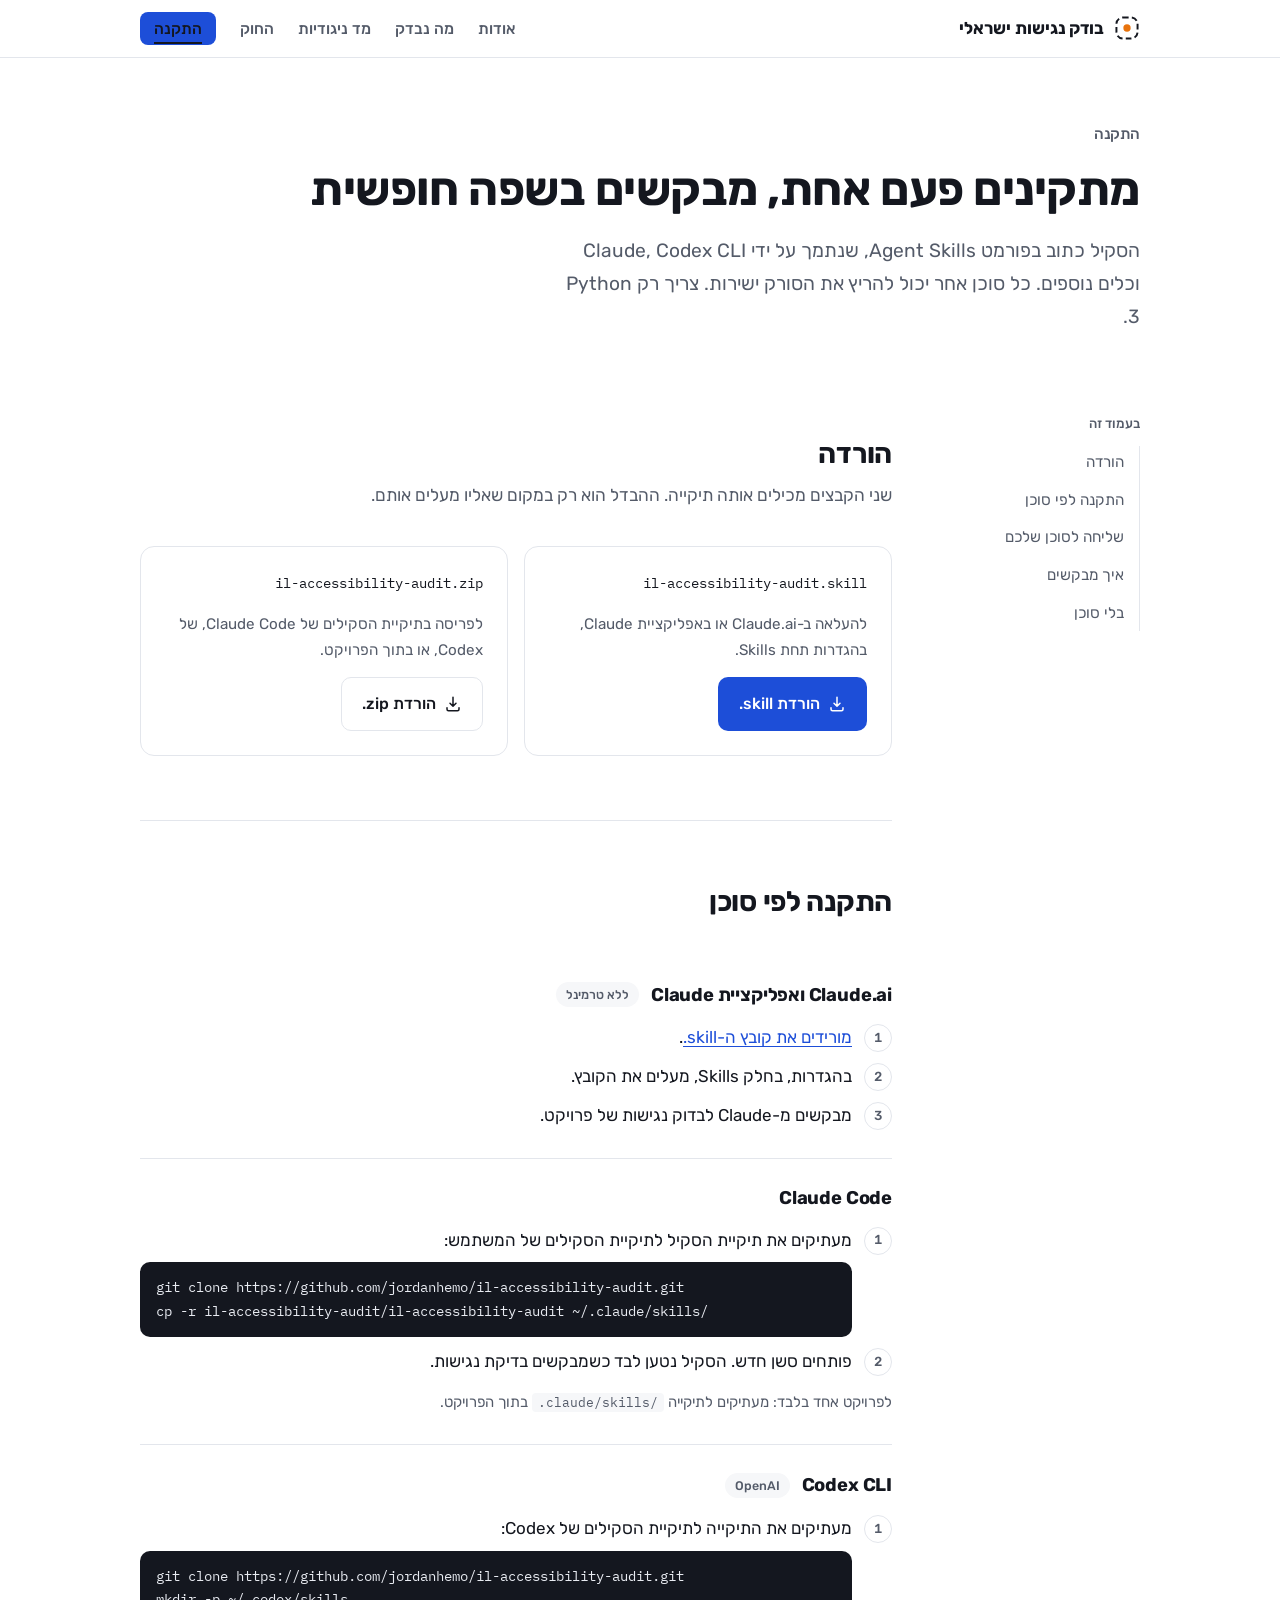
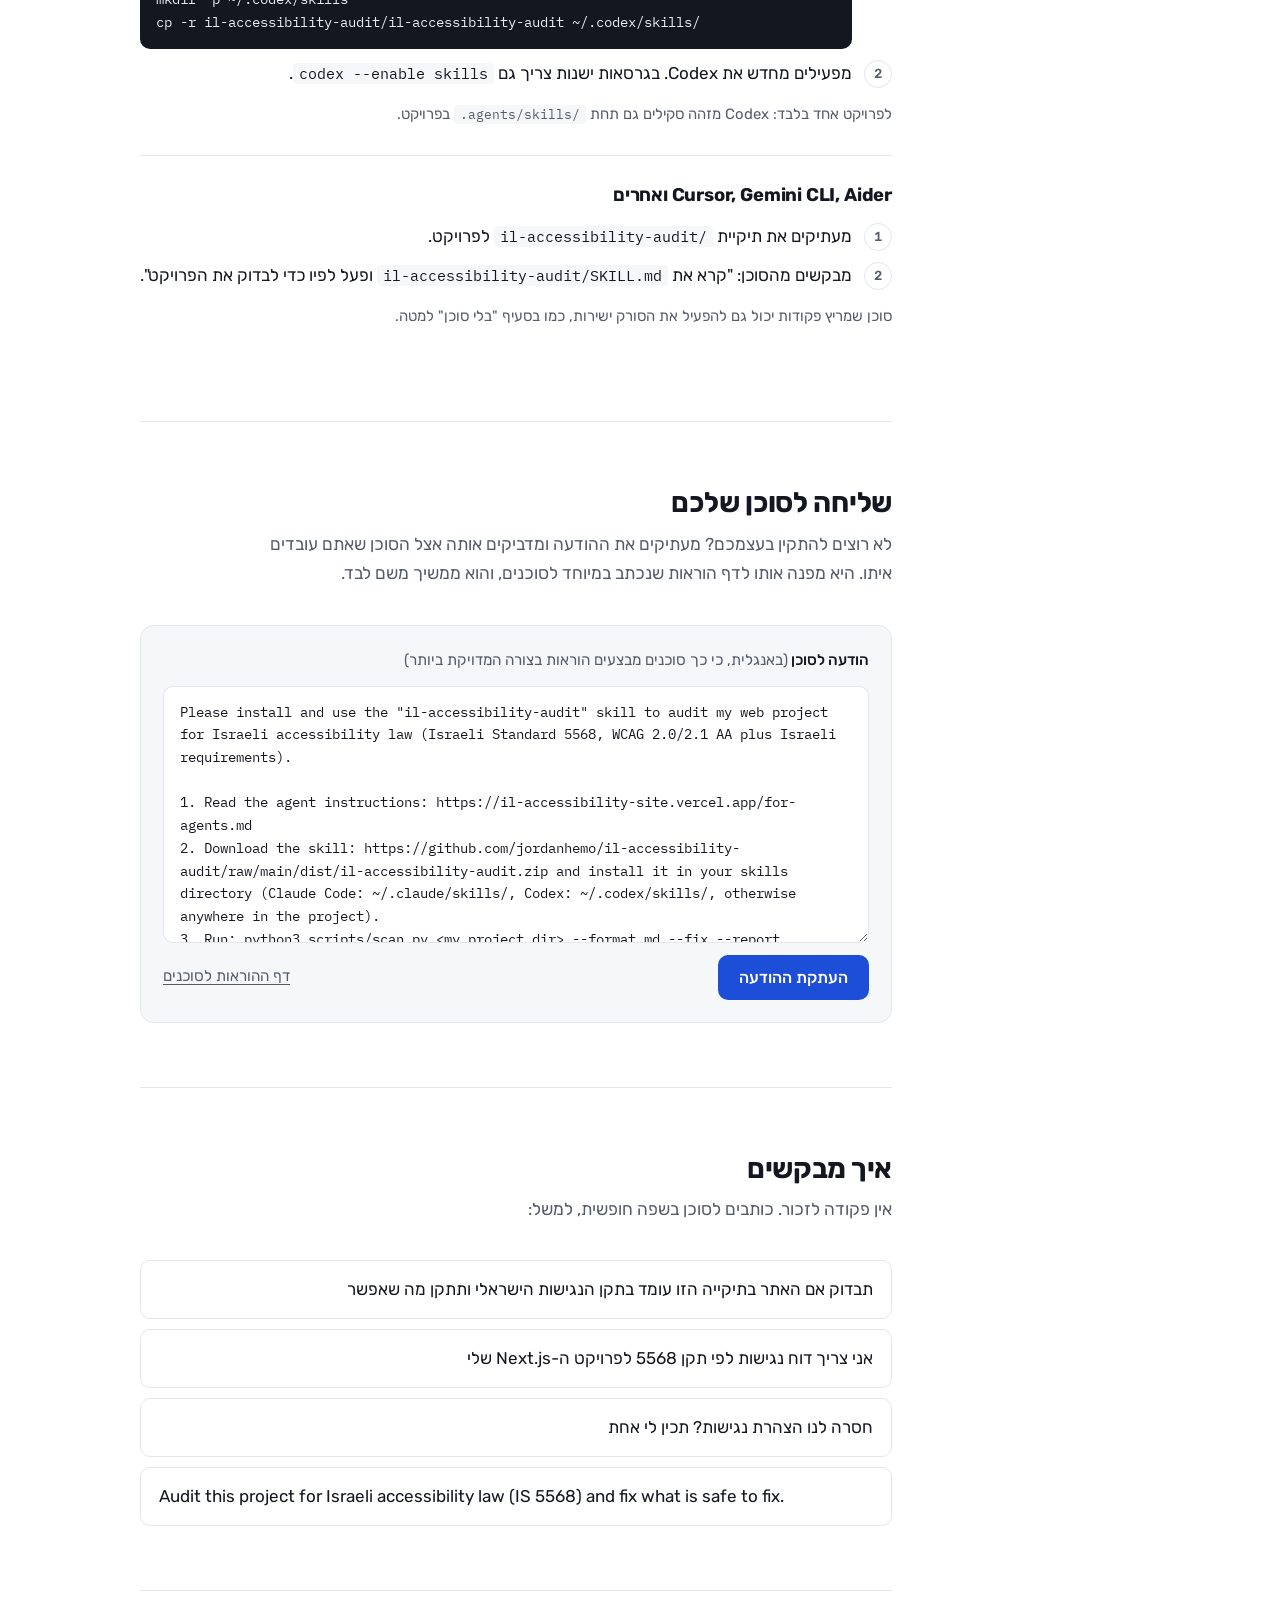
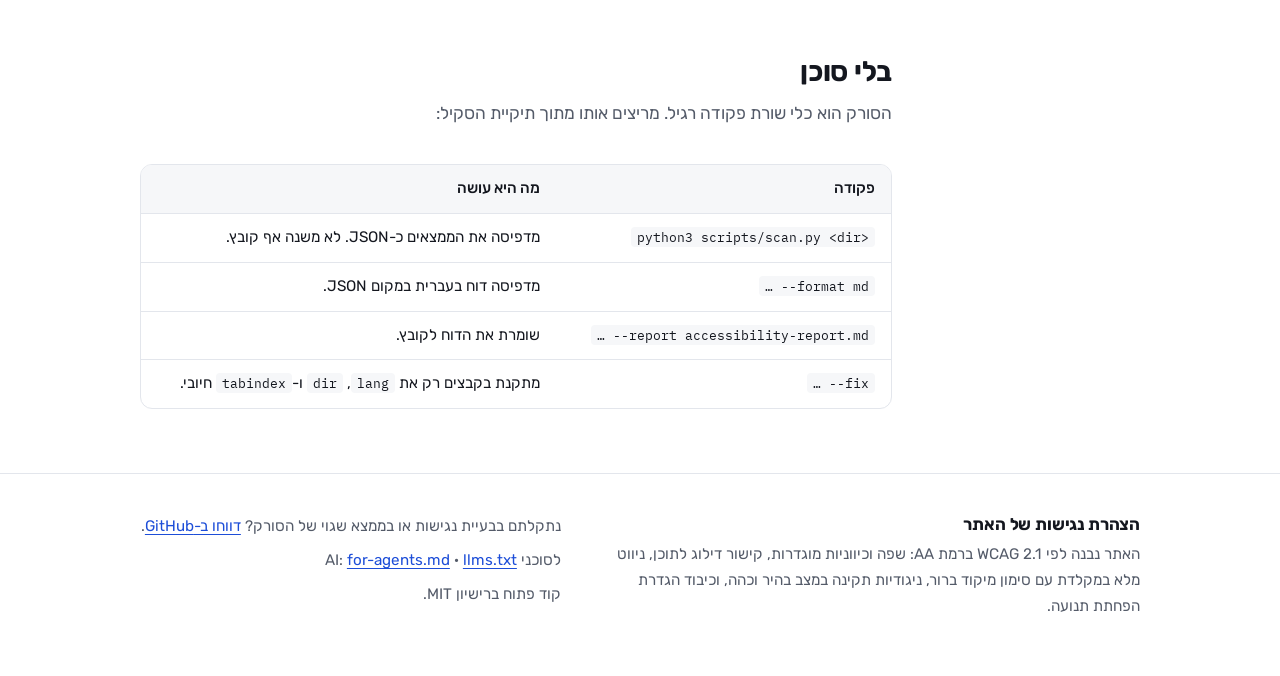
==== install.html @ a3a2681a "Redesign site on white with Rubik, split install into its own page index.html now covers what the sk" ====
<!doctype html>
<html lang="he" dir="rtl">
<head>
<meta charset="utf-8">
<meta name="viewport" content="width=device-width, initial-scale=1, viewport-fit=cover">
<meta name="claude:viewport-fit-sides" content="cover">
<title>התקנת בודק הנגישות</title>
<meta name="description" content="איך להתקין את בודק הנגישות הישראלי ב-Claude, ב-Codex CLI או בכל סוכן AI אחר, והודעה מוכנה לשליחה לסוכן שלכם.">
<link rel="canonical" href="https://il-accessibility-site.vercel.app/install">
<link rel="icon" href="icon.svg" type="image/svg+xml">
<link rel="manifest" href="site.webmanifest">
<meta property="og:type" content="website">
<meta property="og:title" content="התקנת בודק הנגישות הישראלי">
<meta property="og:description" content="התקנה ל-Claude, Codex וכל סוכן AI, והודעה מוכנה לשליחה לסוכן.">
<meta property="og:url" content="https://il-accessibility-site.vercel.app/install">
<meta property="og:locale" content="he_IL">
<link rel="preconnect" href="https://fonts.googleapis.com">
<link rel="preconnect" href="https://fonts.gstatic.com" crossorigin>
<link href="https://fonts.googleapis.com/css2?family=Rubik:wght@400;500;700&family=IBM+Plex+Mono:wght@400;500&display=swap" rel="stylesheet">
<link rel="stylesheet" href="site.css">
<style>
.layout { display: grid; grid-template-columns: 200px 1fr; gap: 48px; align-items: start; }
.toc { position: sticky; top: calc(env(safe-area-inset-top, 0px) + 84px); padding-block: 40px; }
.toc p { font-size: 0.82rem; color: var(--ink-2); font-weight: 500; margin-bottom: 10px; }
.toc ol { list-style: none; margin: 0; padding: 0; display: grid; gap: 4px; border-inline-start: 1px solid var(--rule); }
.toc a { display: block; padding: 4px 14px; color: var(--ink-2); text-decoration: none; font-size: 0.95rem; margin-inline-start: -1px; border-inline-start: 2px solid transparent; }
.toc a:hover { color: var(--ink); border-inline-start-color: var(--ink-2); }
.content { min-width: 0; }
.content section:first-of-type { border-top: 0; }

.downloads { display: grid; grid-template-columns: 1fr 1fr; gap: 16px; }
.dl { display: grid; gap: 10px; align-content: start; }
.dl .file { font-family: var(--mono); font-size: 0.9rem; direction: ltr; text-align: right; color: var(--ink); }
.dl p { color: var(--ink-2); font-size: 0.95rem; }
.dl .btn { justify-self: start; margin-top: 4px; }

.agent { display: grid; gap: 4px; padding-block: 28px; border-bottom: 1px solid var(--rule); }
.agent:first-of-type { padding-top: 0; }
.agent:last-of-type { border-bottom: 0; }
.agent-head { display: flex; align-items: center; gap: 12px; flex-wrap: wrap; }
.agent-head .tag { background: var(--surface); color: var(--ink-2); }
.steps { margin: 12px 0 0; padding: 0; list-style: none; counter-reset: s; display: grid; gap: 10px; }
.steps li { counter-increment: s; display: grid; grid-template-columns: 28px 1fr; gap: 12px; align-items: start; min-width: 0; }
.steps li::before { content: counter(s); display: grid; place-items: center; width: 26px; height: 26px; border-radius: 50%; border: 1px solid var(--rule); font-size: 0.82rem; font-weight: 500; color: var(--ink-2); font-variant-numeric: tabular-nums; margin-top: 1px; }
.steps li > div { min-width: 0; }
.steps pre.code { margin-top: 8px; }
.note { color: var(--ink-2); font-size: 0.93rem; margin-top: 10px; }

.prompts { list-style: none; margin: 0; padding: 0; display: grid; gap: 10px; }
.prompts li { padding: 14px 18px; border: 1px solid var(--rule); border-radius: 10px; }
.prompts li[lang="en"] { direction: ltr; text-align: left; }

.sendbox { border: 1px solid var(--rule); border-radius: 14px; padding: 22px; display: grid; gap: 12px; background: var(--surface); }
.sendbox label { font-weight: 500; font-size: 0.95rem; }
.sendbox label span { color: var(--ink-2); font-weight: 400; }
.sendbox textarea { width: 100%; direction: ltr; text-align: left; font: 0.86rem/1.65 var(--mono); padding: 14px 16px; border: 1px solid var(--rule); border-radius: 10px; background: var(--bg); color: var(--ink); resize: vertical; }
.send-actions { display: flex; align-items: center; gap: 14px; flex-wrap: wrap; }
.send-status { color: var(--ok); font-weight: 500; min-height: 1.5em; }
.send-actions a { margin-inline-start: auto; color: var(--ink-2); font-size: 0.95rem; }

table { border-collapse: collapse; width: 100%; font-size: 0.95rem; }
.table-wrap { overflow-x: auto; border: 1px solid var(--rule); border-radius: 12px; }
th, td { text-align: start; padding: 11px 16px; border-top: 1px solid var(--rule); vertical-align: top; }
thead th { border-top: 0; background: var(--surface); font-weight: 500; }
td:first-child { white-space: nowrap; }

@media (max-width: 860px) {
  .layout { grid-template-columns: 1fr; gap: 0; }
  .toc { position: static; padding-block: 0 8px; }
  .toc ol { display: flex; flex-wrap: wrap; gap: 6px; border: 0; }
  .toc a { border: 1px solid var(--rule); border-radius: 999px; padding: 4px 12px; margin: 0; }
  .downloads { grid-template-columns: 1fr; }
  td:first-child { white-space: normal; }
  td code { word-break: break-all; }
}
</style>
</head>
<body>
<a class="skip" href="#main">דלג לתוכן העמוד</a>

<header class="top">
  <div class="wrap">
    <a class="logo" href="index.html">
      <svg viewBox="0 0 32 32" aria-hidden="true"><rect x="3" y="3" width="26" height="26" rx="8" fill="none" stroke="currentColor" stroke-width="2.4" stroke-dasharray="7 4"/><circle cx="16" cy="16" r="4.5" fill="var(--focus)"/></svg>
      <span>בודק נגישות ישראלי</span>
    </a>
    <nav aria-label="ניווט ראשי">
      <ul>
        <li><a href="index.html">אודות</a></li>
        <li><a href="index.html#checks">מה נבדק</a></li>
        <li><a href="index.html#contrast">מד ניגודיות</a></li>
        <li><a href="index.html#law">החוק</a></li>
        <li><a class="nav-cta" href="install.html" aria-current="page">התקנה</a></li>
      </ul>
    </nav>
  </div>
</header>

<main id="main" tabindex="-1">
  <div class="wrap page-head">
    <p class="eyebrow">התקנה</p>
    <h1>מתקינים פעם אחת, מבקשים בשפה חופשית</h1>
    <p class="lede">הסקיל כתוב בפורמט Agent Skills, שנתמך על ידי Claude, Codex CLI וכלים נוספים. כל סוכן אחר יכול להריץ את הסורק ישירות. צריך רק Python 3.</p>
  </div>

  <div class="wrap layout">
    <nav class="toc" aria-label="בעמוד זה">
      <p>בעמוד זה</p>
      <ol>
        <li><a href="#download">הורדה</a></li>
        <li><a href="#agents">התקנה לפי סוכן</a></li>
        <li><a href="#send">שליחה לסוכן שלכם</a></li>
        <li><a href="#use">איך מבקשים</a></li>
        <li><a href="#cli">בלי סוכן</a></li>
      </ol>
    </nav>

    <div class="content">
      <section id="download" aria-labelledby="download-t">
        <div class="sec-head">
          <h2 id="download-t">הורדה</h2>
          <p>שני הקבצים מכילים אותה תיקייה. ההבדל הוא רק במקום שאליו מעלים אותם.</p>
        </div>
        <div class="downloads">
          <div class="panel dl">
            <span class="file">il-accessibility-audit.skill</span>
            <p>להעלאה ב-Claude.ai או באפליקציית Claude, בהגדרות תחת Skills.</p>
            <a class="btn btn-primary" href="https://github.com/jordanhemo/il-accessibility-audit/raw/main/dist/il-accessibility-audit.skill">
              <svg viewBox="0 0 24 24" aria-hidden="true" fill="none" stroke="currentColor" stroke-width="2" stroke-linecap="round" stroke-linejoin="round"><path d="M12 3v12m0 0l-4-4m4 4l4-4M4 17v2a2 2 0 002 2h12a2 2 0 002-2v-2"/></svg>
              הורדת ‎.skill
            </a>
          </div>
          <div class="panel dl">
            <span class="file">il-accessibility-audit.zip</span>
            <p>לפריסה בתיקיית הסקילים של Claude Code, של Codex, או בתוך הפרויקט.</p>
            <a class="btn btn-plain" href="https://github.com/jordanhemo/il-accessibility-audit/raw/main/dist/il-accessibility-audit.zip">
              <svg viewBox="0 0 24 24" aria-hidden="true" fill="none" stroke="currentColor" stroke-width="2" stroke-linecap="round" stroke-linejoin="round"><path d="M12 3v12m0 0l-4-4m4 4l4-4M4 17v2a2 2 0 002 2h12a2 2 0 002-2v-2"/></svg>
              הורדת ‎.zip
            </a>
          </div>
        </div>
      </section>

      <section id="agents" aria-labelledby="agents-t">
        <div class="sec-head">
          <h2 id="agents-t">התקנה לפי סוכן</h2>
        </div>

        <div class="agent">
          <div class="agent-head"><h3>Claude.ai ואפליקציית Claude</h3><span class="tag">ללא טרמינל</span></div>
          <ol class="steps">
            <li><div><a href="https://github.com/jordanhemo/il-accessibility-audit/raw/main/dist/il-accessibility-audit.skill">מורידים את קובץ ה-‎.skill</a>.</div></li>
            <li><div>בהגדרות, בחלק Skills, מעלים את הקובץ.</div></li>
            <li><div>מבקשים מ-Claude לבדוק נגישות של פרויקט.</div></li>
          </ol>
        </div>

        <div class="agent">
          <div class="agent-head"><h3>Claude Code</h3></div>
          <ol class="steps">
            <li><div>מעתיקים את תיקיית הסקיל לתיקיית הסקילים של המשתמש:
<pre class="code">git clone https://github.com/jordanhemo/il-accessibility-audit.git
cp -r il-accessibility-audit/il-accessibility-audit ~/.claude/skills/</pre></div></li>
            <li><div>פותחים סשן חדש. הסקיל נטען לבד כשמבקשים בדיקת נגישות.</div></li>
          </ol>
          <p class="note">לפרויקט אחד בלבד: מעתיקים לתיקייה <code>.claude/skills/</code> בתוך הפרויקט.</p>
        </div>

        <div class="agent">
          <div class="agent-head"><h3>Codex CLI</h3><span class="tag">OpenAI</span></div>
          <ol class="steps">
            <li><div>מעתיקים את התיקייה לתיקיית הסקילים של Codex:
<pre class="code">git clone https://github.com/jordanhemo/il-accessibility-audit.git
mkdir -p ~/.codex/skills
cp -r il-accessibility-audit/il-accessibility-audit ~/.codex/skills/</pre></div></li>
            <li><div>מפעילים מחדש את Codex. בגרסאות ישנות צריך גם <code>codex --enable skills</code>.</div></li>
          </ol>
          <p class="note">לפרויקט אחד בלבד: Codex מזהה סקילים גם תחת <code>.agents/skills/</code> בפרויקט.</p>
        </div>

        <div class="agent">
          <div class="agent-head"><h3>Cursor, Gemini CLI, Aider ואחרים</h3></div>
          <ol class="steps">
            <li><div>מעתיקים את תיקיית <code>il-accessibility-audit/</code> לפרויקט.</div></li>
            <li><div>מבקשים מהסוכן: "קרא את <code>il-accessibility-audit/SKILL.md</code> ופעל לפיו כדי לבדוק את הפרויקט".</div></li>
          </ol>
          <p class="note">סוכן שמריץ פקודות יכול גם להפעיל את הסורק ישירות, כמו בסעיף "בלי סוכן" למטה.</p>
        </div>
      </section>

      <section id="send" aria-labelledby="send-t">
        <div class="sec-head">
          <h2 id="send-t">שליחה לסוכן שלכם</h2>
          <p>לא רוצים להתקין בעצמכם? מעתיקים את ההודעה ומדביקים אותה אצל הסוכן שאתם עובדים איתו. היא מפנה אותו לדף הוראות שנכתב במיוחד לסוכנים, והוא ממשיך משם לבד.</p>
        </div>
        <div class="sendbox">
          <label for="agent-msg">הודעה לסוכן <span>(באנגלית, כי כך סוכנים מבצעים הוראות בצורה המדויקת ביותר)</span></label>
          <textarea id="agent-msg" rows="10" readonly spellcheck="false">Please install and use the "il-accessibility-audit" skill to audit my web project for Israeli accessibility law (Israeli Standard 5568, WCAG 2.0/2.1 AA plus Israeli requirements).

1. Read the agent instructions: https://il-accessibility-site.vercel.app/for-agents.md
2. Download the skill: https://github.com/jordanhemo/il-accessibility-audit/raw/main/dist/il-accessibility-audit.zip and install it in your skills directory (Claude Code: ~/.claude/skills/, Codex: ~/.codex/skills/, otherwise anywhere in the project).
3. Run: python3 scripts/scan.py <my project dir> --format md --fix --report accessibility-report.md
4. Fix only what the tool marks as safe. For alt text, labels, colors and the accessibility statement, ask me instead of guessing.
5. Summarize the report in Hebrew.</textarea>
          <div class="send-actions">
            <button type="button" class="btn btn-primary" id="copy-btn">העתקת ההודעה</button>
            <span class="send-status" id="copy-status" role="status" aria-live="polite"></span>
            <a href="for-agents.md">דף ההוראות לסוכנים</a>
          </div>
        </div>
      </section>

      <section id="use" aria-labelledby="use-t">
        <div class="sec-head">
          <h2 id="use-t">איך מבקשים</h2>
          <p>אין פקודה לזכור. כותבים לסוכן בשפה חופשית, למשל:</p>
        </div>
        <ul class="prompts">
          <li>תבדוק אם האתר בתיקייה הזו עומד בתקן הנגישות הישראלי ותתקן מה שאפשר</li>
          <li>אני צריך דוח נגישות לפי תקן 5568 לפרויקט ה-Next.js שלי</li>
          <li>חסרה לנו הצהרת נגישות? תכין לי אחת</li>
          <li lang="en">Audit this project for Israeli accessibility law (IS 5568) and fix what is safe to fix.</li>
        </ul>
      </section>

      <section id="cli" aria-labelledby="cli-t">
        <div class="sec-head">
          <h2 id="cli-t">בלי סוכן</h2>
          <p>הסורק הוא כלי שורת פקודה רגיל. מריצים אותו מתוך תיקיית הסקיל:</p>
        </div>
        <div class="table-wrap">
          <table>
            <thead><tr><th scope="col">פקודה</th><th scope="col">מה היא עושה</th></tr></thead>
            <tbody>
              <tr><td><code>python3 scripts/scan.py &lt;dir&gt;</code></td><td>מדפיסה את הממצאים כ-JSON. לא משנה אף קובץ.</td></tr>
              <tr><td><code>… --format md</code></td><td>מדפיסה דוח בעברית במקום JSON.</td></tr>
              <tr><td><code>… --report accessibility-report.md</code></td><td>שומרת את הדוח לקובץ.</td></tr>
              <tr><td><code>… --fix</code></td><td>מתקנת בקבצים רק את <code>lang</code>, <code>dir</code> ו-<code>tabindex</code> חיובי.</td></tr>
            </tbody>
          </table>
        </div>
      </section>
    </div>
  </div>
</main>

<footer>
  <div class="wrap">
    <div>
      <h2>הצהרת נגישות של האתר</h2>
      <p>האתר נבנה לפי WCAG 2.1 ברמת AA: שפה וכיווניות מוגדרות, קישור דילוג לתוכן, ניווט מלא במקלדת עם סימון מיקוד ברור, ניגודיות תקינה במצב בהיר וכהה, וכיבוד הגדרת הפחתת תנועה.</p>
    </div>
    <div>
      <p>נתקלתם בבעיית נגישות או בממצא שגוי של הסורק? <a href="https://github.com/jordanhemo/il-accessibility-audit/issues">דווחו ב-GitHub</a>.</p>
      <p>לסוכני AI: <a href="for-agents.md">for-agents.md</a> · <a href="llms.txt">llms.txt</a></p>
      <p>קוד פתוח ברישיון MIT.</p>
    </div>
  </div>
</footer>

<script>
(function () {
  var btn = document.getElementById('copy-btn'), msg = document.getElementById('agent-msg'), status = document.getElementById('copy-status');
  function selectMsg() { msg.focus(); msg.select(); msg.setSelectionRange(0, msg.value.length); }
  btn.addEventListener('click', function () {
    var done = function () { status.textContent = 'הועתק. הדביקו את ההודעה אצל הסוכן.'; };
    var fail = function () { selectMsg(); status.textContent = 'הטקסט סומן. העתיקו אותו עם Ctrl+C.'; };
    if (navigator.clipboard && navigator.clipboard.writeText) {
      navigator.clipboard.writeText(msg.value).then(done, fail);
    } else { fail(); }
  });
})();
</script>
</body>
</html>
---- site.css ----
/* Layout: white page, one quiet column of prose beside instruments of accessibility
   (focus ring, contrast meter, diff). Type does the hierarchy; color is ink + one blue. */
:root {
  --bg: #ffffff;
  --surface: #f6f7f9;
  --ink: #14171f;
  --ink-2: #545b69;
  --rule: #e3e6ec;
  --accent: #1d4ed8;
  --accent-ink: #ffffff;
  --accent-soft: #eaf0fd;
  --focus: #e8730c;
  --ok: #17703f;
  --ok-soft: #e3f4ea;
  --warn: #8a5300;
  --warn-soft: #fdf1d8;
  --crit: #b42318;
  --crit-soft: #fde8e6;
  --code-bg: #14171f;
  --code-fg: #e8ebf1;
  --code-add: #86e0ac;
  --code-del: #ffa49c;
  --shape: #e9ecf1;
  --shape-2: #d6dbe3;
  --font: "Rubik", "Assistant", "Segoe UI", system-ui, sans-serif;
  --mono: "IBM Plex Mono", ui-monospace, Menlo, monospace;
  color-scheme: light;
}
@media (prefers-color-scheme: dark) {
  :root:not([data-theme="light"]) {
    --bg: #111318; --surface: #1a1d24; --ink: #eef0f4; --ink-2: #a9b0bd; --rule: #2a2e38;
    --accent: #8fb0ff; --accent-ink: #0c1530; --accent-soft: #1b2440; --focus: #ff9a45;
    --ok: #6fd69c; --ok-soft: #12301f; --warn: #f3c25e; --warn-soft: #382a0c; --crit: #ff8e85; --crit-soft: #3b1714;
    --code-bg: #0a0b0e; --shape: #232731; --shape-2: #313643;
    color-scheme: dark;
  }
}
:root[data-theme="dark"] {
  --bg: #111318; --surface: #1a1d24; --ink: #eef0f4; --ink-2: #a9b0bd; --rule: #2a2e38;
  --accent: #8fb0ff; --accent-ink: #0c1530; --accent-soft: #1b2440; --focus: #ff9a45;
  --ok: #6fd69c; --ok-soft: #12301f; --warn: #f3c25e; --warn-soft: #382a0c; --crit: #ff8e85; --crit-soft: #3b1714;
  --code-bg: #0a0b0e; --shape: #232731; --shape-2: #313643;
  color-scheme: dark;
}

* { box-sizing: border-box; }
html { scroll-behavior: smooth; }
body {
  margin: 0; direction: rtl;
  background: var(--bg); color: var(--ink);
  font-family: var(--font); font-size: 1.0625rem; line-height: 1.7;
  -webkit-font-smoothing: antialiased;
}
h1, h2, h3 { margin: 0; text-wrap: balance; font-weight: 700; letter-spacing: -0.01em; line-height: 1.2; }
p { margin: 0; }
a { color: var(--accent); text-underline-offset: 3px; }
code, pre { font-family: var(--mono); }
:focus-visible { outline: 3px solid var(--focus); outline-offset: 3px; border-radius: 6px; }

.wrap {
  max-width: 1040px; margin-inline: auto;
  padding-left: max(20px, env(safe-area-inset-left, 0px));
  padding-right: max(20px, env(safe-area-inset-right, 0px));
}
.skip { position: absolute; top: -80px; inset-inline-start: 16px; z-index: 20; background: var(--ink); color: var(--bg); padding: 10px 16px; border-radius: 8px; font-weight: 500; text-decoration: none; }
.skip:focus { top: 16px; }

/* header */
.top { position: sticky; top: env(safe-area-inset-top, 0px); z-index: 10; background: var(--bg); border-bottom: 1px solid var(--rule); }
body::before { content: ""; position: fixed; inset: 0 0 auto; height: env(safe-area-inset-top, 0px); z-index: 11; background: var(--bg); }
.top .wrap { display: flex; align-items: center; justify-content: space-between; gap: 20px; padding-block: 14px; flex-wrap: wrap; }
.logo { display: flex; align-items: center; gap: 10px; color: var(--ink); text-decoration: none; font-weight: 700; }
.logo svg { width: 26px; height: 26px; flex: none; }
.top nav ul { list-style: none; margin: 0; padding: 0; display: flex; align-items: center; gap: 24px; flex-wrap: wrap; }
.top nav a { color: var(--ink-2); text-decoration: none; font-weight: 500; font-size: 0.97rem; }
.top nav a:hover { color: var(--ink); }
.top nav a[aria-current="page"] { color: var(--ink); text-decoration: underline; text-decoration-thickness: 2px; text-underline-offset: 8px; }
.top nav .nav-cta { color: var(--accent-ink); background: var(--accent); padding: 7px 14px; border-radius: 8px; }
.top nav .nav-cta:hover { color: var(--accent-ink); filter: brightness(1.08); }

/* buttons */
.btn { display: inline-flex; align-items: center; gap: 8px; padding: 12px 20px; border-radius: 10px; font-weight: 500; font-size: 1rem; text-decoration: none; border: 1px solid transparent; cursor: pointer; font-family: inherit; }
.btn svg { width: 18px; height: 18px; flex: none; }
.btn-primary { background: var(--accent); color: var(--accent-ink); }
.btn-primary:hover { filter: brightness(1.08); }
.btn-plain { background: var(--bg); color: var(--ink); border-color: var(--rule); }
.btn-plain:hover { border-color: var(--ink-2); }
.cta { display: flex; gap: 12px; flex-wrap: wrap; }

/* page sections */
.page-head { padding-block: 64px 40px; }
.eyebrow { color: var(--ink-2); font-weight: 500; font-size: 0.95rem; margin-bottom: 14px; }
h1 { font-size: clamp(2.1rem, 4.6vw, 2.9rem); }
.lede { font-size: 1.2rem; color: var(--ink-2); max-width: 36rem; margin-top: 18px; }
section { padding-block: 64px; border-top: 1px solid var(--rule); }
.sec-head { max-width: 40rem; margin-bottom: 36px; }
h2 { font-size: 1.75rem; }
.sec-head p { color: var(--ink-2); margin-top: 10px; font-size: 1.08rem; }
h3 { font-size: 1.15rem; }

.panel { background: var(--bg); border: 1px solid var(--rule); border-radius: 14px; padding: 24px; min-width: 0; }
.panel > p { color: var(--ink-2); margin-top: 6px; }
.pill, .tag { display: inline-block; font-size: 0.78rem; font-weight: 500; padding: 2px 10px; border-radius: 999px; white-space: nowrap; }
.ok { background: var(--ok-soft); color: var(--ok); }
.warn { background: var(--warn-soft); color: var(--warn); }
.law-tag { background: var(--accent-soft); color: var(--accent); }

pre.code { direction: ltr; text-align: left; margin: 14px 0 0; background: var(--code-bg); color: var(--code-fg); border-radius: 10px; padding: 14px 16px; font-size: 0.86rem; line-height: 1.7; overflow-x: auto; }
.code .del { color: var(--code-del); } .code .add { color: var(--code-add); } .code .cm { opacity: .6; }
p code, li code, dd code, td code { background: var(--surface); padding: 1px 6px; border-radius: 4px; font-size: 0.88em; direction: ltr; unicode-bidi: isolate; }

footer { border-top: 1px solid var(--rule); padding-block: 40px 56px; color: var(--ink-2); font-size: 0.95rem; }
footer .wrap { display: grid; grid-template-columns: 1.3fr 1fr; gap: 32px; }
footer h2 { font-size: 1.05rem; color: var(--ink); margin-bottom: 8px; }
footer p + p { margin-top: 8px; }

@media (max-width: 820px) {
  footer .wrap { grid-template-columns: 1fr; }
  .page-head { padding-block: 44px 32px; }
  section { padding-block: 48px; }
  .btn { flex: 1 1 auto; justify-content: center; }
}
@media (prefers-reduced-motion: reduce) {
  html { scroll-behavior: auto; }
  *, *::before, *::after { animation: none !important; transition: none !important; }
}
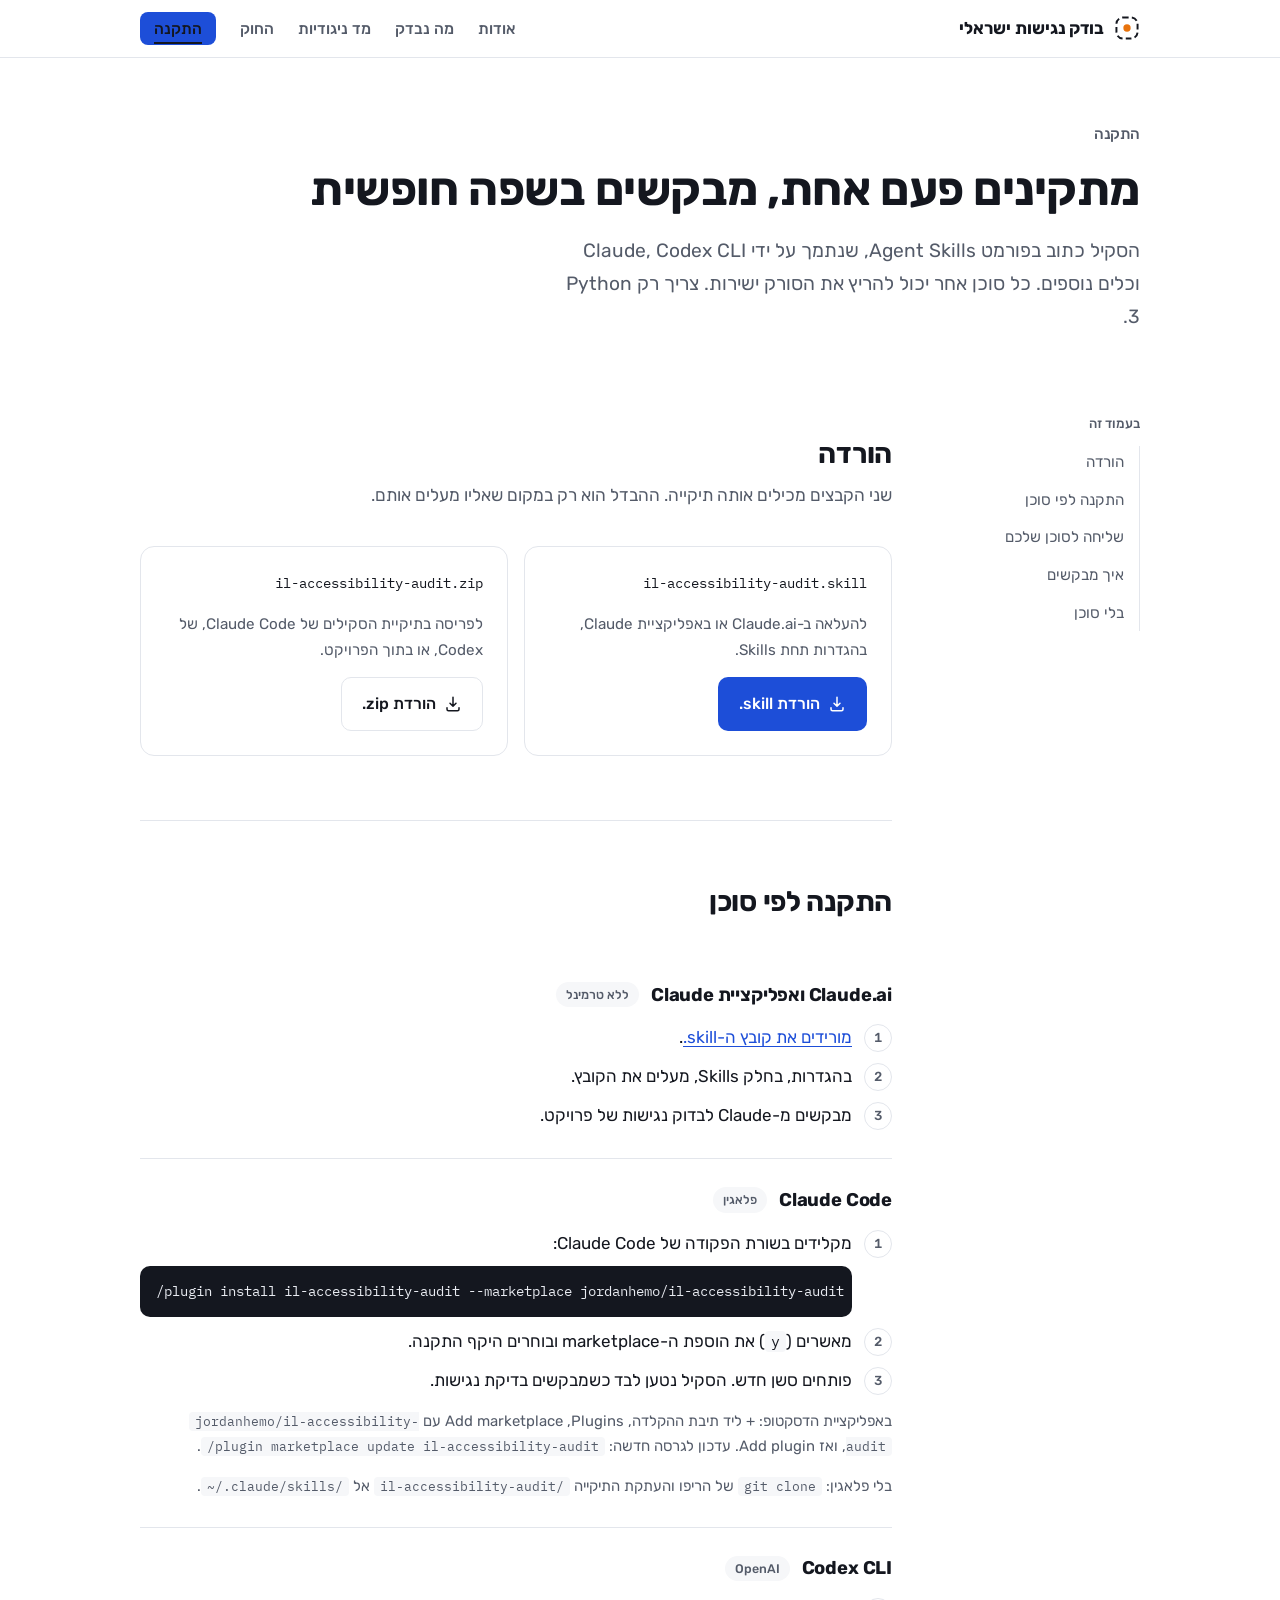
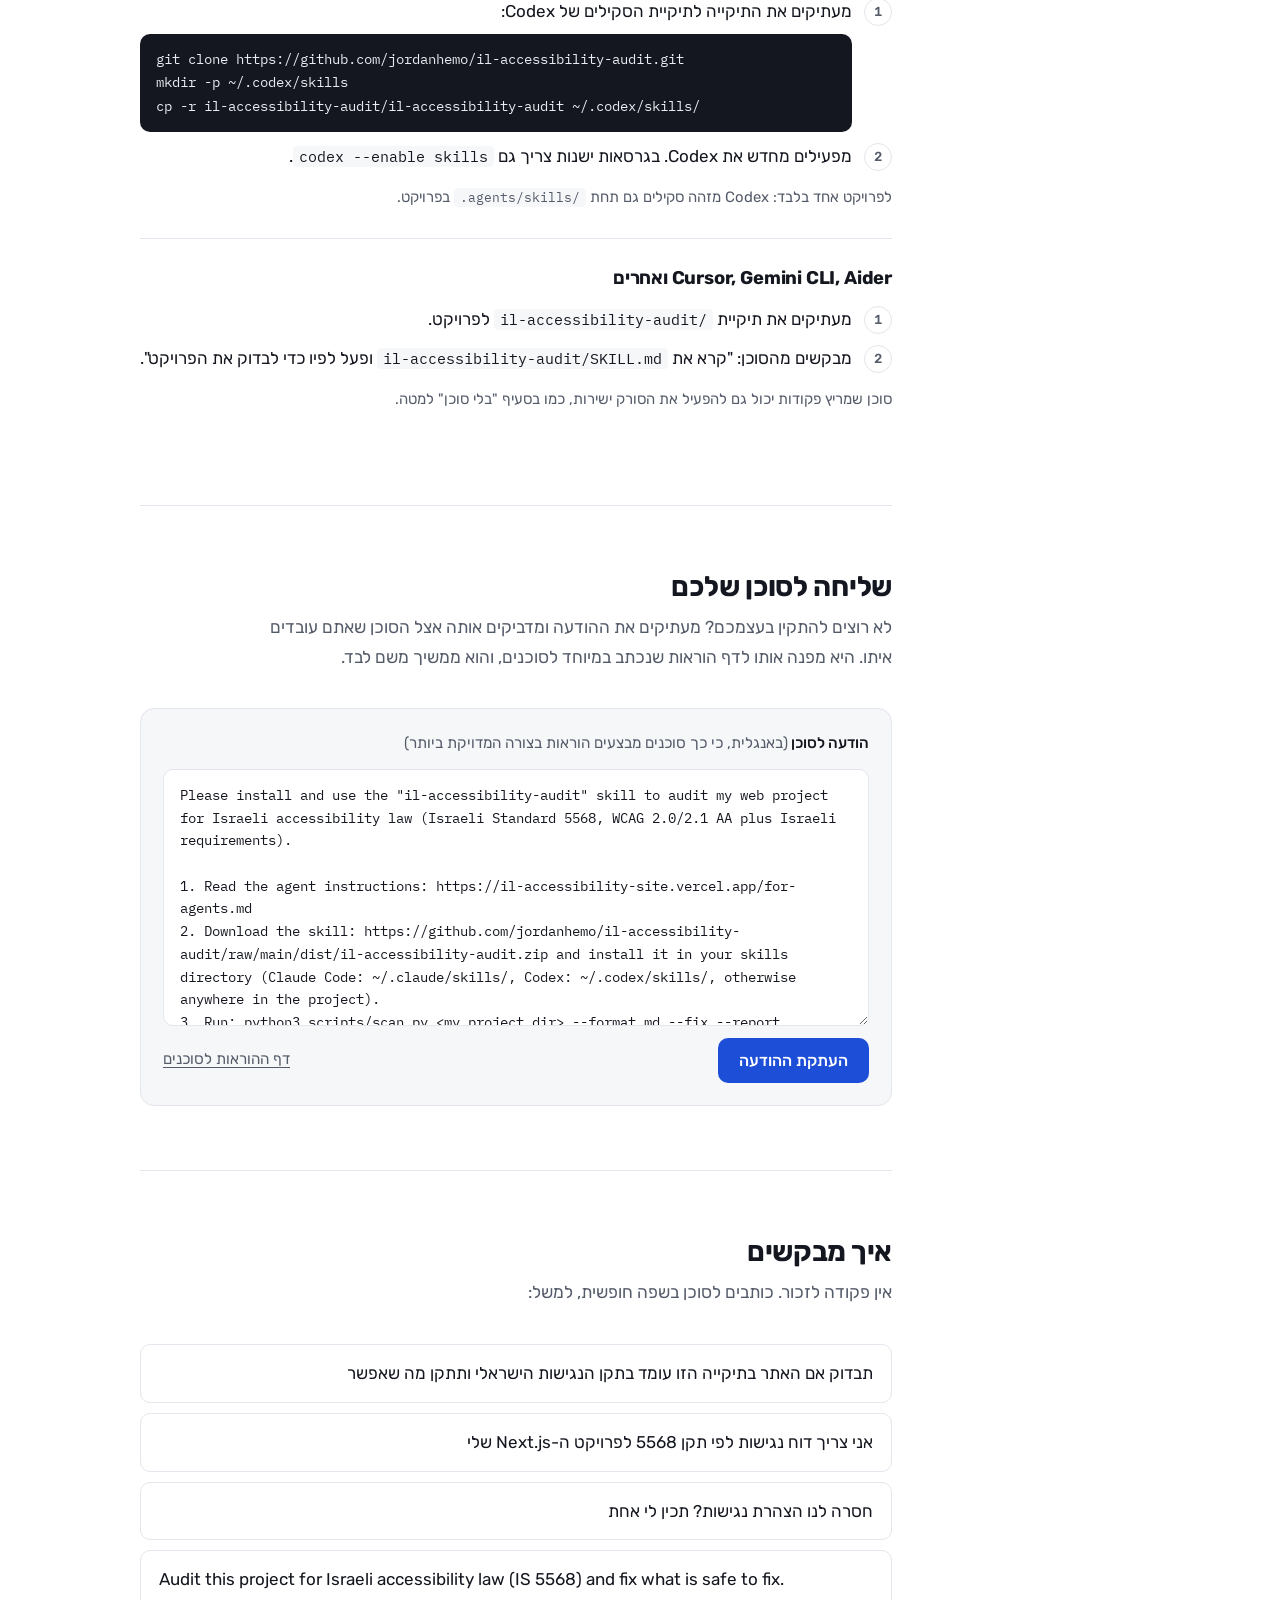
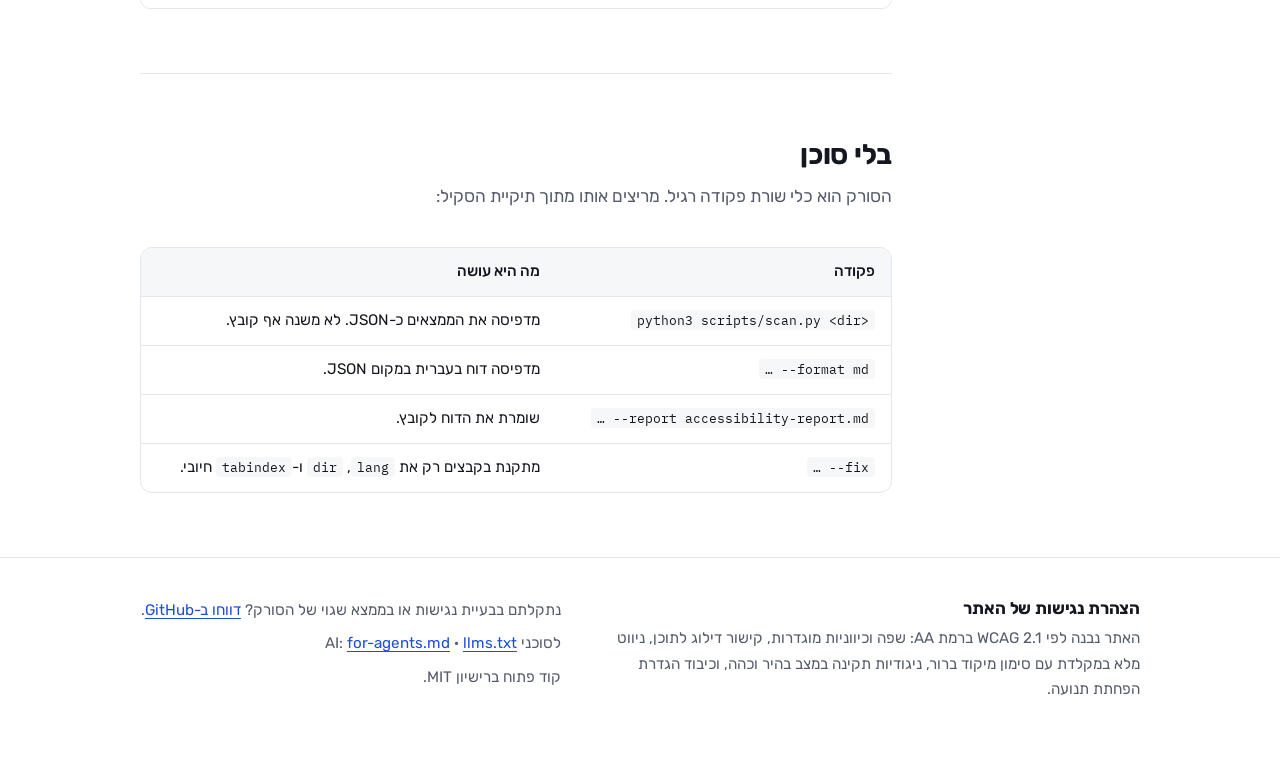
==== commit ff30ceb9: "Show plugin install as the Claude Code option Co-Authored-By: Claude Opus 5.5 <noreply@anthropic.com" ====
--- a/install.html
+++ b/install.html
@@ -156,14 +156,15 @@
         </div>
 
         <div class="agent">
-          <div class="agent-head"><h3>Claude Code</h3></div>
-          <ol class="steps">
-            <li><div>מעתיקים את תיקיית הסקיל לתיקיית הסקילים של המשתמש:
-<pre class="code">git clone https://github.com/jordanhemo/il-accessibility-audit.git
-cp -r il-accessibility-audit/il-accessibility-audit ~/.claude/skills/</pre></div></li>
+          <div class="agent-head"><h3>Claude Code</h3><span class="tag">פלאגין</span></div>
+          <ol class="steps">
+            <li><div>מקלידים בשורת הפקודה של Claude Code:
+<pre class="code">/plugin install il-accessibility-audit --marketplace jordanhemo/il-accessibility-audit</pre></div></li>
+            <li><div>מאשרים (<code>y</code>) את הוספת ה-marketplace ובוחרים היקף התקנה.</div></li>
             <li><div>פותחים סשן חדש. הסקיל נטען לבד כשמבקשים בדיקת נגישות.</div></li>
           </ol>
-          <p class="note">לפרויקט אחד בלבד: מעתיקים לתיקייה <code>.claude/skills/</code> בתוך הפרויקט.</p>
+          <p class="note">באפליקציית הדסקטופ: + ליד תיבת ההקלדה, Plugins, ‏Add marketplace עם <code>jordanhemo/il-accessibility-audit</code>, ואז Add plugin. עדכון לגרסה חדשה: <code>/plugin marketplace update il-accessibility-audit</code>.</p>
+          <p class="note">בלי פלאגין: <code>git clone</code> של הריפו והעתקת התיקייה <code>il-accessibility-audit/</code> אל <code>~/.claude/skills/</code>.</p>
         </div>
 
         <div class="agent">
